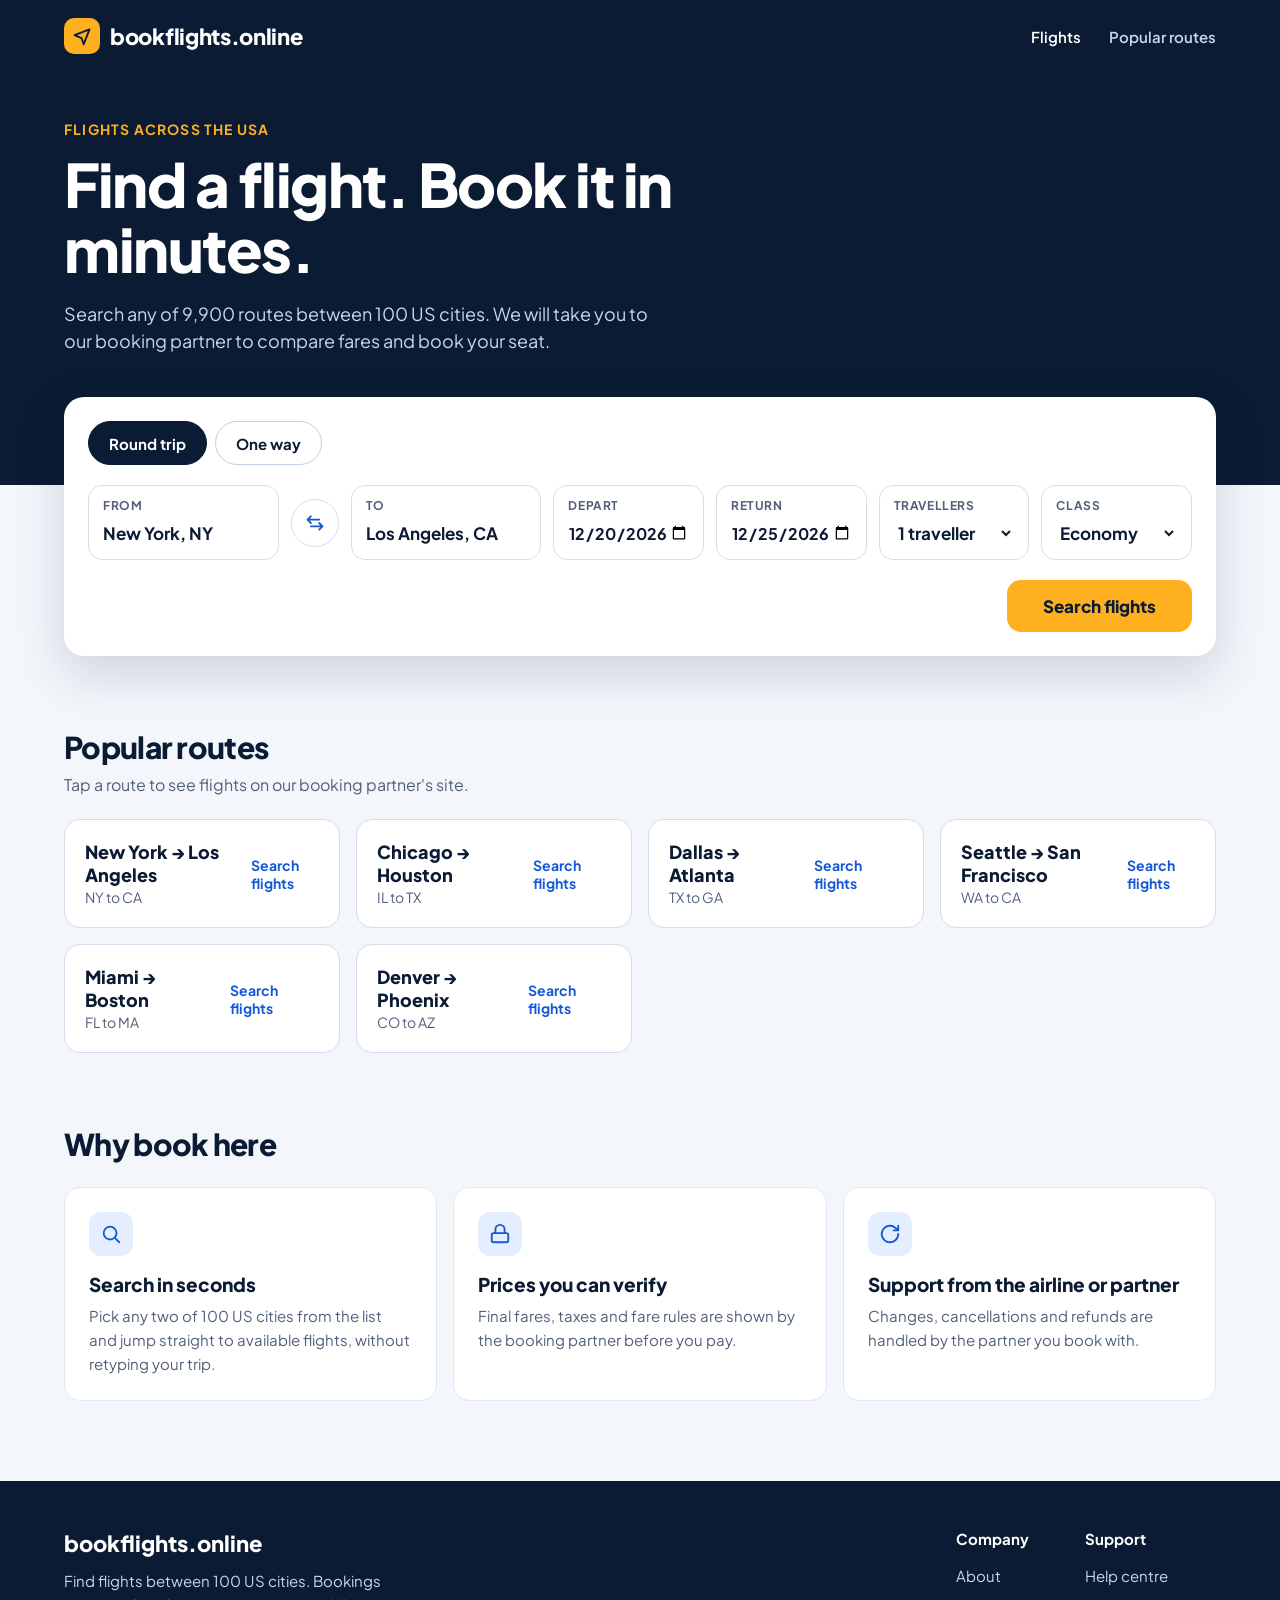
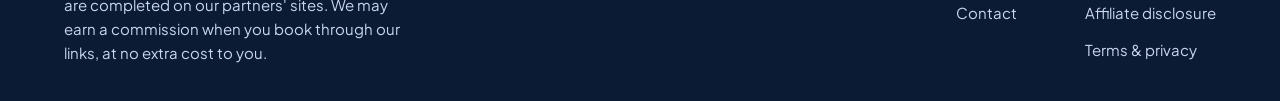
==== index.html @ cc1567c0 "Add files via upload" ====
<!doctype html>
<html lang="en">
<head>
<meta charset="utf-8">
<meta name="viewport" content="width=device-width, initial-scale=1">
<title>bookflights.online | Search flights across the USA</title>
<meta name="description" content="Search flights between 100 US cities and continue on our booking partner's site.">
<link rel="preconnect" href="https://fonts.googleapis.com">
<link rel="stylesheet" href="https://fonts.googleapis.com/css2?family=Plus+Jakarta+Sans:wght@400;500;600;700;800&display=swap">
<style>
*{box-sizing:border-box}
body{margin:0;font-family:'Plus Jakarta Sans',system-ui,sans-serif;color:#0B1B33;background:#F3F6FB}
a{color:#1458D6}
button{font-family:inherit;cursor:pointer}
.wrap{max-width:1200px;margin:0 auto;padding:0 24px}
header{background:#0B1B33}
.bar{min-height:72px;display:flex;flex-wrap:wrap;align-items:center;justify-content:space-between;gap:12px 24px}
.logo{display:flex;align-items:center;gap:10px;color:#fff;text-decoration:none;font-weight:800;font-size:22px;letter-spacing:-.3px}
.logo i{width:36px;height:36px;border-radius:10px;background:#FFB020;color:#0B1B33;display:flex;align-items:center;justify-content:center}
nav{display:flex;flex-wrap:wrap;gap:8px 28px}
nav a{color:#C9D6EE;text-decoration:none;font-weight:600;font-size:15px;padding:12px 0}
nav a:first-child{color:#fff}
.hero{background:#0B1B33;padding:48px 0 130px}
.eyebrow{margin:0 0 14px;color:#FFB020;font-weight:700;font-size:14px;letter-spacing:1.2px;text-transform:uppercase}
h1{margin:0;color:#fff;font-size:clamp(34px,5vw,60px);line-height:1.08;font-weight:800;letter-spacing:-1.5px;max-width:760px}
.sub{margin:18px 0 0;color:#C9D6EE;font-size:18px;line-height:1.55;max-width:600px}
.search{margin:-88px auto 0;position:relative}
.card{background:#fff;border-radius:20px;padding:24px;box-shadow:0 18px 50px rgba(11,27,51,.16);display:flex;flex-direction:column;gap:20px}
.chips,.fields,.actions{display:flex;flex-wrap:wrap;gap:12px}
.chips{gap:8px}
.chip{min-height:44px;padding:0 20px;border-radius:999px;font-weight:700;font-size:15px;background:#fff;color:#0B1B33;border:1.5px solid #C3CFE2}
.chip[aria-pressed="true"]{background:#0B1B33;color:#fff;border-color:#0B1B33}
.field{display:flex;flex-direction:column;gap:6px;flex:1 1 190px;min-width:0;padding:12px 14px;border:1.5px solid #D5DDEA;border-radius:14px;background:#fff}
.field.sm{flex-basis:150px}
.field:focus-within{border-color:#1458D6;box-shadow:0 0 0 3px rgba(20,88,214,.18)}
.field[hidden]{display:none}
.lbl{font-size:12px;font-weight:700;color:#51607A;letter-spacing:.6px;text-transform:uppercase}
.inp{border:0;background:transparent;font:700 17px 'Plus Jakarta Sans',system-ui,sans-serif;color:#0B1B33;outline:none;min-height:28px;padding:0;width:100%;min-width:0}
.swap{flex:0 0 48px;align-self:center;width:48px;height:48px;border-radius:50%;border:1.5px solid #D5DDEA;background:#fff;color:#1458D6;display:flex;align-items:center;justify-content:center}
.alert{background:#FFF3D6;border:1.5px solid #FFB020;border-radius:14px;padding:16px 20px;font-weight:600;font-size:16px}
.alert[hidden]{display:none}
.actions{justify-content:flex-end}
.cta{min-height:52px;padding:0 36px;border-radius:14px;background:#FFB020;color:#0B1B33;font-weight:800;font-size:17px;display:inline-flex;align-items:center;text-decoration:none}
section.block{margin-top:72px}
h2{margin:0 0 8px;font-size:30px;font-weight:800;letter-spacing:-.7px}
.lead{margin:0 0 24px;color:#51607A;font-size:16px}
.grid{display:grid;grid-template-columns:repeat(auto-fit,minmax(260px,1fr));gap:16px}
.route{background:#fff;border:1.5px solid #D5DDEA;border-radius:16px;padding:20px;min-height:96px;display:flex;align-items:center;justify-content:space-between;gap:12px;color:#0B1B33;text-decoration:none}
.route b{display:block;font-weight:800;font-size:18px}
.route span{color:#51607A;font-size:14px}
.route em{font-style:normal;color:#1458D6;font-weight:700;font-size:14px}
.why{background:#fff;border-radius:16px;padding:24px;border:1.5px solid #E1E8F2}
.why h3{margin:0 0 8px;font-size:19px;font-weight:800}
.why p{margin:0;color:#51607A;font-size:15px;line-height:1.6}
.ico{width:44px;height:44px;border-radius:12px;background:#E5EEFF;color:#1458D6;display:flex;align-items:center;justify-content:center;margin-bottom:16px}
footer{background:#0B1B33;margin-top:80px;padding:48px 0 36px}
.foot{display:flex;flex-wrap:wrap;gap:32px 64px;justify-content:space-between}
.foot p{margin:12px 0 0;color:#C9D6EE;font-size:15px;line-height:1.6;max-width:340px}
.cols{display:flex;flex-wrap:wrap;gap:32px 56px}
.col{display:flex;flex-direction:column;gap:6px}
.col b{color:#fff;font-size:15px;margin-bottom:6px}
.col a{color:#C9D6EE;text-decoration:none;font-size:15px;padding:6px 0}
a:focus-visible,button:focus-visible{outline:3px solid #FFB020;outline-offset:2px}
</style>
</head>
<body>

<header>
<div class="wrap bar">
<a class="logo" href="#top"><i><svg width="20" height="20" viewBox="0 0 24 24" fill="none" stroke="currentColor" stroke-width="2.2" stroke-linecap="round" stroke-linejoin="round" aria-hidden="true"><path d="M3 11l18-7-7 18-2.5-7.5z"/></svg></i>bookflights.online</a>
<nav aria-label="Main"><a href="#search">Flights</a><a href="#routes">Popular routes</a></nav>
</div>
</header>

<section class="hero" id="top">
<div class="wrap">
<p class="eyebrow">Flights across the USA</p>
<h1>Find a flight. Book it in minutes.</h1>
<p class="sub">Search any of 9,900 routes between 100 US cities. We will take you to our booking partner to compare fares and book your seat.</p>
</div>
</section>

<section class="wrap search" id="search">
<div class="card">
<div class="chips" role="group" aria-label="Trip type">
<button class="chip" id="tRound" type="button" aria-pressed="true">Round trip</button>
<button class="chip" id="tOne" type="button" aria-pressed="false">One way</button>
</div>

<div class="fields">
<label class="field"><span class="lbl">From</span><input class="inp" id="from" type="text" list="cities" autocomplete="off" placeholder="Type a city" value="New York, NY"></label>
<button class="swap" id="swap" type="button" aria-label="Swap origin and destination"><svg width="20" height="20" viewBox="0 0 24 24" fill="none" stroke="currentColor" stroke-width="2.2" stroke-linecap="round" stroke-linejoin="round" aria-hidden="true"><path d="M7 4L3 8l4 4M3 8h14M17 20l4-4-4-4M21 16H7"/></svg></button>
<label class="field"><span class="lbl">To</span><input class="inp" id="to" type="text" list="cities" autocomplete="off" placeholder="Type a city" value="Los Angeles, CA"></label>
<label class="field sm"><span class="lbl">Depart</span><input class="inp" id="depart" type="date" style="font-size:16px"></label>
<label class="field sm" id="retWrap"><span class="lbl">Return</span><input class="inp" id="ret" type="date" style="font-size:16px"></label>
<label class="field sm"><span class="lbl">Travellers</span>
<select class="inp" id="pax"><option value="1">1 traveller</option><option value="2">2 travellers</option><option value="3">3 travellers</option><option value="4">4 travellers</option><option value="5">5 travellers</option><option value="6">6 travellers</option></select></label>
<label class="field sm"><span class="lbl">Class</span>
<select class="inp" id="cabin"><option>Economy</option><option>Premium Economy</option><option>Business</option></select></label>
</div>
<datalist id="cities"></datalist>

<div class="alert" id="alert" role="alert" hidden></div>
<div class="actions"><a class="cta" id="go" href="#" rel="noopener sponsored">Search flights</a></div>
</div>
</section>

<section class="wrap block" id="routes">
<h2>Popular routes</h2>
<p class="lead">Tap a route to see flights on our booking partner's site.</p>
<div class="grid" id="routeGrid"></div>
</section>

<section class="wrap block">
<h2 style="margin-bottom:24px">Why book here</h2>
<div class="grid">
<div class="why"><div class="ico"><svg width="22" height="22" viewBox="0 0 24 24" fill="none" stroke="currentColor" stroke-width="2" stroke-linecap="round" stroke-linejoin="round" aria-hidden="true"><circle cx="11" cy="11" r="7"/><path d="M21 21l-4.3-4.3"/></svg></div><h3>Search in seconds</h3><p>Pick any two of 100 US cities from the list and jump straight to available flights, without retyping your trip.</p></div>
<div class="why"><div class="ico"><svg width="22" height="22" viewBox="0 0 24 24" fill="none" stroke="currentColor" stroke-width="2" stroke-linecap="round" stroke-linejoin="round" aria-hidden="true"><rect x="3" y="11" width="18" height="10" rx="2"/><path d="M7 11V7a5 5 0 0110 0v4"/></svg></div><h3>Prices you can verify</h3><p>Final fares, taxes and fare rules are shown by the booking partner before you pay.</p></div>
<div class="why"><div class="ico"><svg width="22" height="22" viewBox="0 0 24 24" fill="none" stroke="currentColor" stroke-width="2" stroke-linecap="round" stroke-linejoin="round" aria-hidden="true"><path d="M21 12a9 9 0 11-3-6.7L21 8M21 3v5h-5"/></svg></div><h3>Support from the airline or partner</h3><p>Changes, cancellations and refunds are handled by the partner you book with.</p></div>
</div>
</section>

<footer>
<div class="wrap foot">
<div><b style="color:#fff;font-weight:800;font-size:22px">bookflights.online</b><p>Find flights between 100 US cities. Bookings are completed on our partners' sites. We may earn a commission when you book through our links, at no extra cost to you.</p></div>
<div class="cols">
<div class="col"><b>Company</b><a href="#">About</a><a href="#">Contact</a></div>
<div class="col"><b>Support</b><a href="#">Help centre</a><a href="#">Affiliate disclosure</a><a href="#">Terms &amp; privacy</a></div>
</div>
</div>
</footer>

<script>
(function () {
  // Paste your affiliate link here (must start with https://). Adjust the query names in buildUrl to match your partner's format.
  var AFFILIATE_BASE = '[AFFILIATE LINK]';
  var CITIES = ["Albuquerque, NM", "Anaheim, CA", "Arlington, TX", "Atlanta, GA", "Aurora, CO", "Austin, TX", "Bakersfield, CA", "Baltimore, MD", "Baton Rouge, LA", "Boise, ID", "Boston, MA", "Buffalo, NY", "Chandler, AZ", "Charlotte, NC", "Chesapeake, VA", "Chicago, IL", "Chula Vista, CA", "Cincinnati, OH", "Cleveland, OH", "Colorado Springs, CO", "Columbus, OH", "Corpus Christi, TX", "Dallas, TX", "Denver, CO", "Des Moines, IA", "Detroit, MI", "Durham, NC", "El Paso, TX", "Fort Wayne, IN", "Fort Worth, TX", "Fremont, CA", "Fresno, CA", "Garland, TX", "Gilbert, AZ", "Glendale, AZ", "Greensboro, NC", "Henderson, NV", "Hialeah, FL", "Honolulu, HI", "Houston, TX", "Indianapolis, IN", "Irvine, CA", "Irving, TX", "Jacksonville, FL", "Jersey City, NJ", "Kansas City, MO", "Laredo, TX", "Las Vegas, NV", "Lexington, KY", "Lincoln, NE", "Long Beach, CA", "Los Angeles, CA", "Louisville, KY", "Lubbock, TX", "Madison, WI", "Memphis, TN", "Mesa, AZ", "Miami, FL", "Milwaukee, WI", "Minneapolis, MN", "Nashville, TN", "New Orleans, LA", "New York, NY", "Newark, NJ", "Norfolk, VA", "North Las Vegas, NV", "Oakland, CA", "Oklahoma City, OK", "Omaha, NE", "Orlando, FL", "Philadelphia, PA", "Phoenix, AZ", "Pittsburgh, PA", "Portland, OR", "Raleigh, NC", "Reno, NV", "Richmond, VA", "Riverside, CA", "Sacramento, CA", "Saint Paul, MN", "San Antonio, TX", "San Diego, CA", "San Francisco, CA", "San Jose, CA", "Santa Ana, CA", "Scottsdale, AZ", "Seattle, WA", "Spokane, WA", "St. Louis, MO", "St. Petersburg, FL", "Stockton, CA", "Tacoma, WA", "Tampa, FL", "Toledo, OH", "Tucson, AZ", "Tulsa, OK", "Virginia Beach, VA", "Washington, DC", "Wichita, KS", "Winston-Salem, NC"];
  var POPULAR = [["New York, NY", "Los Angeles, CA"], ["Chicago, IL", "Houston, TX"], ["Dallas, TX", "Atlanta, GA"], ["Seattle, WA", "San Francisco, CA"], ["Miami, FL", "Boston, MA"], ["Denver, CO", "Phoenix, AZ"]];
  var set = {}; CITIES.forEach(function (c) { set[c] = true; });
  var $ = function (id) { return document.getElementById(id); };
  var trip = 'round';

  var dl = $('cities');
  CITIES.forEach(function (c) { var o = document.createElement('option'); o.value = c; dl.appendChild(o); });

  function iso(d) { return d.toISOString().slice(0, 10); }
  var t = new Date(); var d1 = new Date(t.getTime() + 14 * 864e5); var d2 = new Date(t.getTime() + 19 * 864e5);
  $('depart').min = iso(t); $('ret').min = iso(t);
  $('depart').value = iso(d1); $('ret').value = iso(d2);

  function name(c) { return c.split(',')[0]; }
  function st(c) { return (c.split(',')[1] || '').trim(); }

  function buildUrl(from, to) {
    if (AFFILIATE_BASE.indexOf('https://') !== 0) return '#';
    var q = new URLSearchParams({ origin: from, destination: to, depart_date: $('depart').value, adults: $('pax').value, cabin: $('cabin').value });
    if (trip === 'round') q.set('return_date', $('ret').value);
    return AFFILIATE_BASE + (AFFILIATE_BASE.indexOf('?') >= 0 ? '&' : '?') + q.toString();
  }
  function setLink(a, url) {
    a.href = url;
    if (url === '#') { a.removeAttribute('target'); } else { a.target = '_blank'; }
  }

  var grid = $('routeGrid');
  POPULAR.forEach(function (p) {
    var a = document.createElement('a');
    a.className = 'route'; a.rel = 'noopener sponsored';
    a.innerHTML = '<div><b></b><span></span></div><em>Search flights</em>';
    a.querySelector('b').textContent = name(p[0]) + ' → ' + name(p[1]);
    a.querySelector('span').textContent = st(p[0]) + ' to ' + st(p[1]);
    a._p = p; grid.appendChild(a);
  });

  function update() {
    var from = $('from').value.trim(), to = $('to').value.trim(), msg = '';
    if (!set[from]) msg = 'Please choose a departure city from the list.';
    else if (!set[to]) msg = 'Please choose a destination city from the list.';
    else if (from === to) msg = 'Origin and destination are the same. Please choose two different cities.';
    $('alert').hidden = !msg; $('alert').textContent = msg;
    setLink($('go'), msg ? '#' : buildUrl(from, to));
    Array.prototype.forEach.call(grid.children, function (a) { setLink(a, buildUrl(a._p[0], a._p[1])); });
  }

  function setTrip(v) {
    trip = v;
    $('tRound').setAttribute('aria-pressed', v === 'round');
    $('tOne').setAttribute('aria-pressed', v === 'one');
    $('retWrap').hidden = v !== 'round';
    update();
  }
  $('tRound').onclick = function () { setTrip('round'); };
  $('tOne').onclick = function () { setTrip('one'); };
  $('swap').onclick = function () { var a = $('from').value; $('from').value = $('to').value; $('to').value = a; update(); };
  ['from', 'to'].forEach(function (id) {
    $(id).addEventListener('focus', function () { this.select(); });
  });
  ['from', 'to', 'depart', 'ret', 'pax', 'cabin'].forEach(function (id) {
    $(id).addEventListener('input', update); $(id).addEventListener('change', update);
  });
  $('go').addEventListener('click', function (e) { if (this.getAttribute('href') === '#') e.preventDefault(); });
  update();
})();
</script>
</body>
</html>
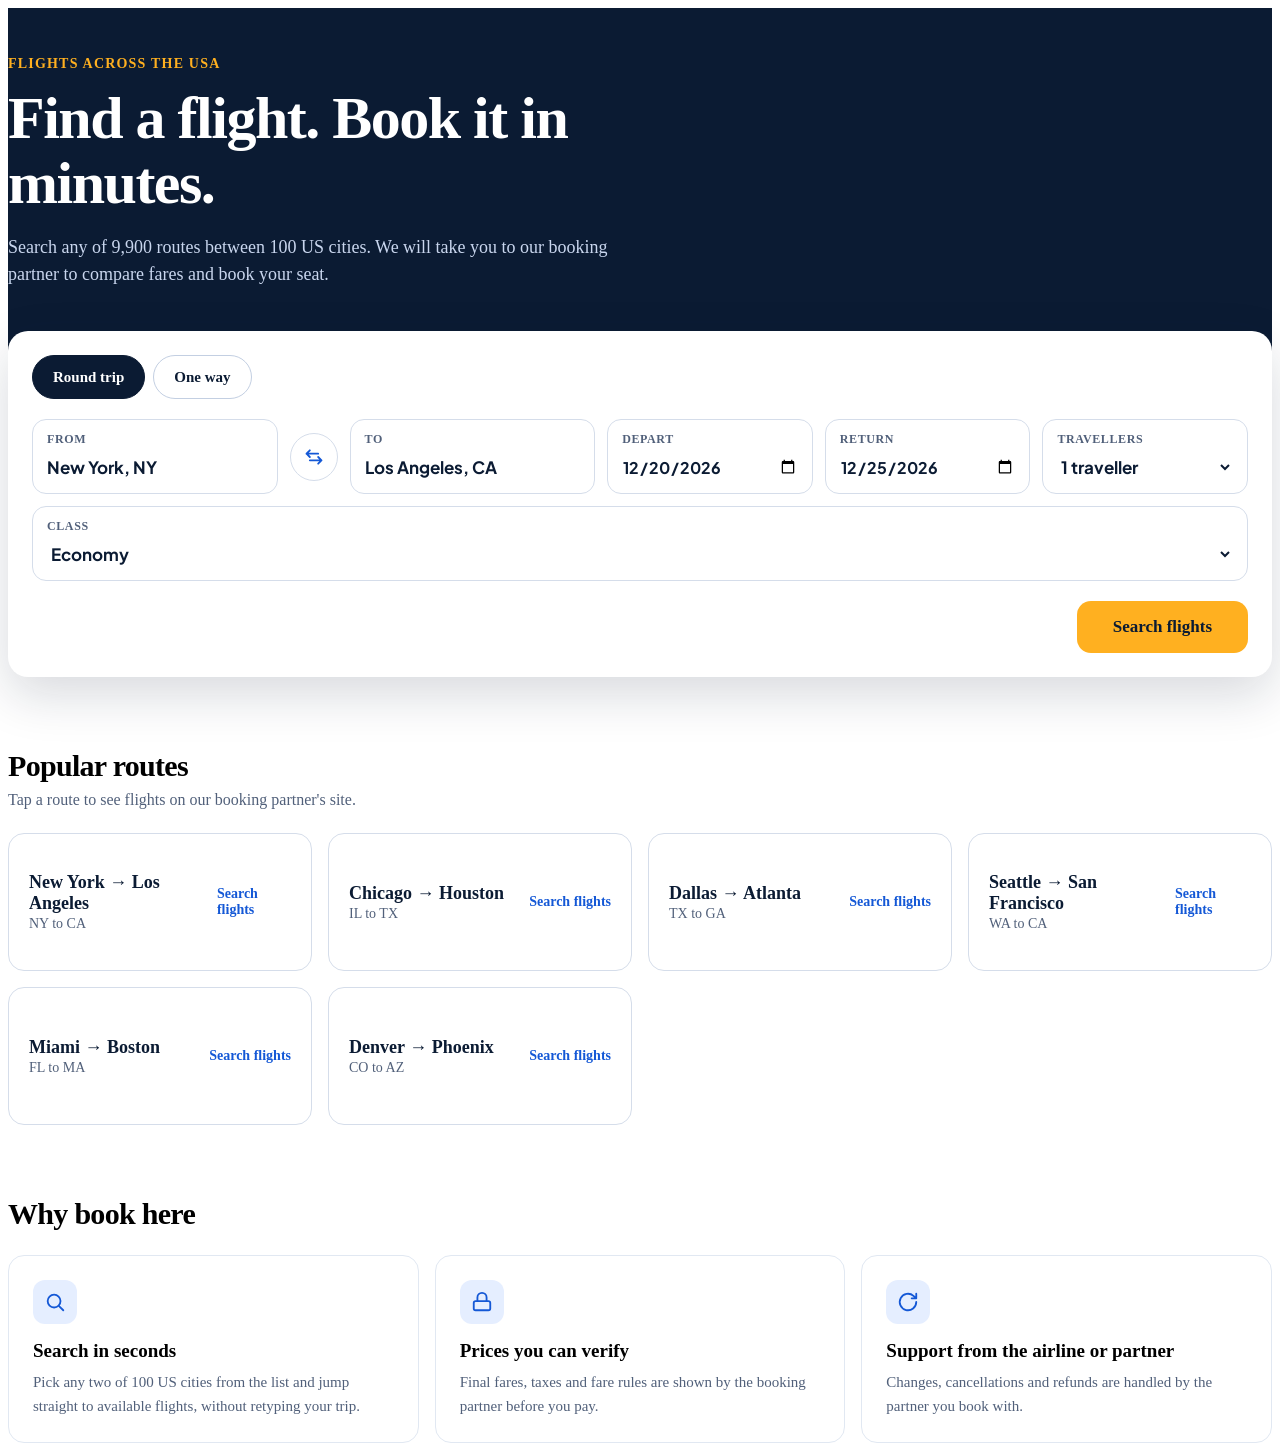
==== commit 063bc56e: "Add files via upload" ====
--- a/index.html
+++ b/index.html
@@ -7,19 +7,10 @@
 <meta name="description" content="Search flights between 100 US cities and continue on our booking partner's site.">
 <link rel="preconnect" href="https://fonts.googleapis.com">
 <link rel="stylesheet" href="https://fonts.googleapis.com/css2?family=Plus+Jakarta+Sans:wght@400;500;600;700;800&display=swap">
+<link rel="stylesheet" href="assets/site.css">
+<script src="assets/layout.js" defer></script>
 <style>
-*{box-sizing:border-box}
-body{margin:0;font-family:'Plus Jakarta Sans',system-ui,sans-serif;color:#0B1B33;background:#F3F6FB}
-a{color:#1458D6}
 button{font-family:inherit;cursor:pointer}
-.wrap{max-width:1200px;margin:0 auto;padding:0 24px}
-header{background:#0B1B33}
-.bar{min-height:72px;display:flex;flex-wrap:wrap;align-items:center;justify-content:space-between;gap:12px 24px}
-.logo{display:flex;align-items:center;gap:10px;color:#fff;text-decoration:none;font-weight:800;font-size:22px;letter-spacing:-.3px}
-.logo i{width:36px;height:36px;border-radius:10px;background:#FFB020;color:#0B1B33;display:flex;align-items:center;justify-content:center}
-nav{display:flex;flex-wrap:wrap;gap:8px 28px}
-nav a{color:#C9D6EE;text-decoration:none;font-weight:600;font-size:15px;padding:12px 0}
-nav a:first-child{color:#fff}
 .hero{background:#0B1B33;padding:48px 0 130px}
 .eyebrow{margin:0 0 14px;color:#FFB020;font-weight:700;font-size:14px;letter-spacing:1.2px;text-transform:uppercase}
 h1{margin:0;color:#fff;font-size:clamp(34px,5vw,60px);line-height:1.08;font-weight:800;letter-spacing:-1.5px;max-width:760px}
@@ -53,24 +44,9 @@
 .why h3{margin:0 0 8px;font-size:19px;font-weight:800}
 .why p{margin:0;color:#51607A;font-size:15px;line-height:1.6}
 .ico{width:44px;height:44px;border-radius:12px;background:#E5EEFF;color:#1458D6;display:flex;align-items:center;justify-content:center;margin-bottom:16px}
-footer{background:#0B1B33;margin-top:80px;padding:48px 0 36px}
-.foot{display:flex;flex-wrap:wrap;gap:32px 64px;justify-content:space-between}
-.foot p{margin:12px 0 0;color:#C9D6EE;font-size:15px;line-height:1.6;max-width:340px}
-.cols{display:flex;flex-wrap:wrap;gap:32px 56px}
-.col{display:flex;flex-direction:column;gap:6px}
-.col b{color:#fff;font-size:15px;margin-bottom:6px}
-.col a{color:#C9D6EE;text-decoration:none;font-size:15px;padding:6px 0}
-a:focus-visible,button:focus-visible{outline:3px solid #FFB020;outline-offset:2px}
 </style>
 </head>
 <body>
-
-<header>
-<div class="wrap bar">
-<a class="logo" href="#top"><i><svg width="20" height="20" viewBox="0 0 24 24" fill="none" stroke="currentColor" stroke-width="2.2" stroke-linecap="round" stroke-linejoin="round" aria-hidden="true"><path d="M3 11l18-7-7 18-2.5-7.5z"/></svg></i>bookflights.online</a>
-<nav aria-label="Main"><a href="#search">Flights</a><a href="#routes">Popular routes</a></nav>
-</div>
-</header>
 
 <section class="hero" id="top">
 <div class="wrap">
@@ -120,15 +96,6 @@
 </div>
 </section>
 
-<footer>
-<div class="wrap foot">
-<div><b style="color:#fff;font-weight:800;font-size:22px">bookflights.online</b><p>Find flights between 100 US cities. Bookings are completed on our partners' sites. We may earn a commission when you book through our links, at no extra cost to you.</p></div>
-<div class="cols">
-<div class="col"><b>Company</b><a href="#">About</a><a href="#">Contact</a></div>
-<div class="col"><b>Support</b><a href="#">Help centre</a><a href="#">Affiliate disclosure</a><a href="#">Terms &amp; privacy</a></div>
-</div>
-</div>
-</footer>
 
 <script>
 (function () {
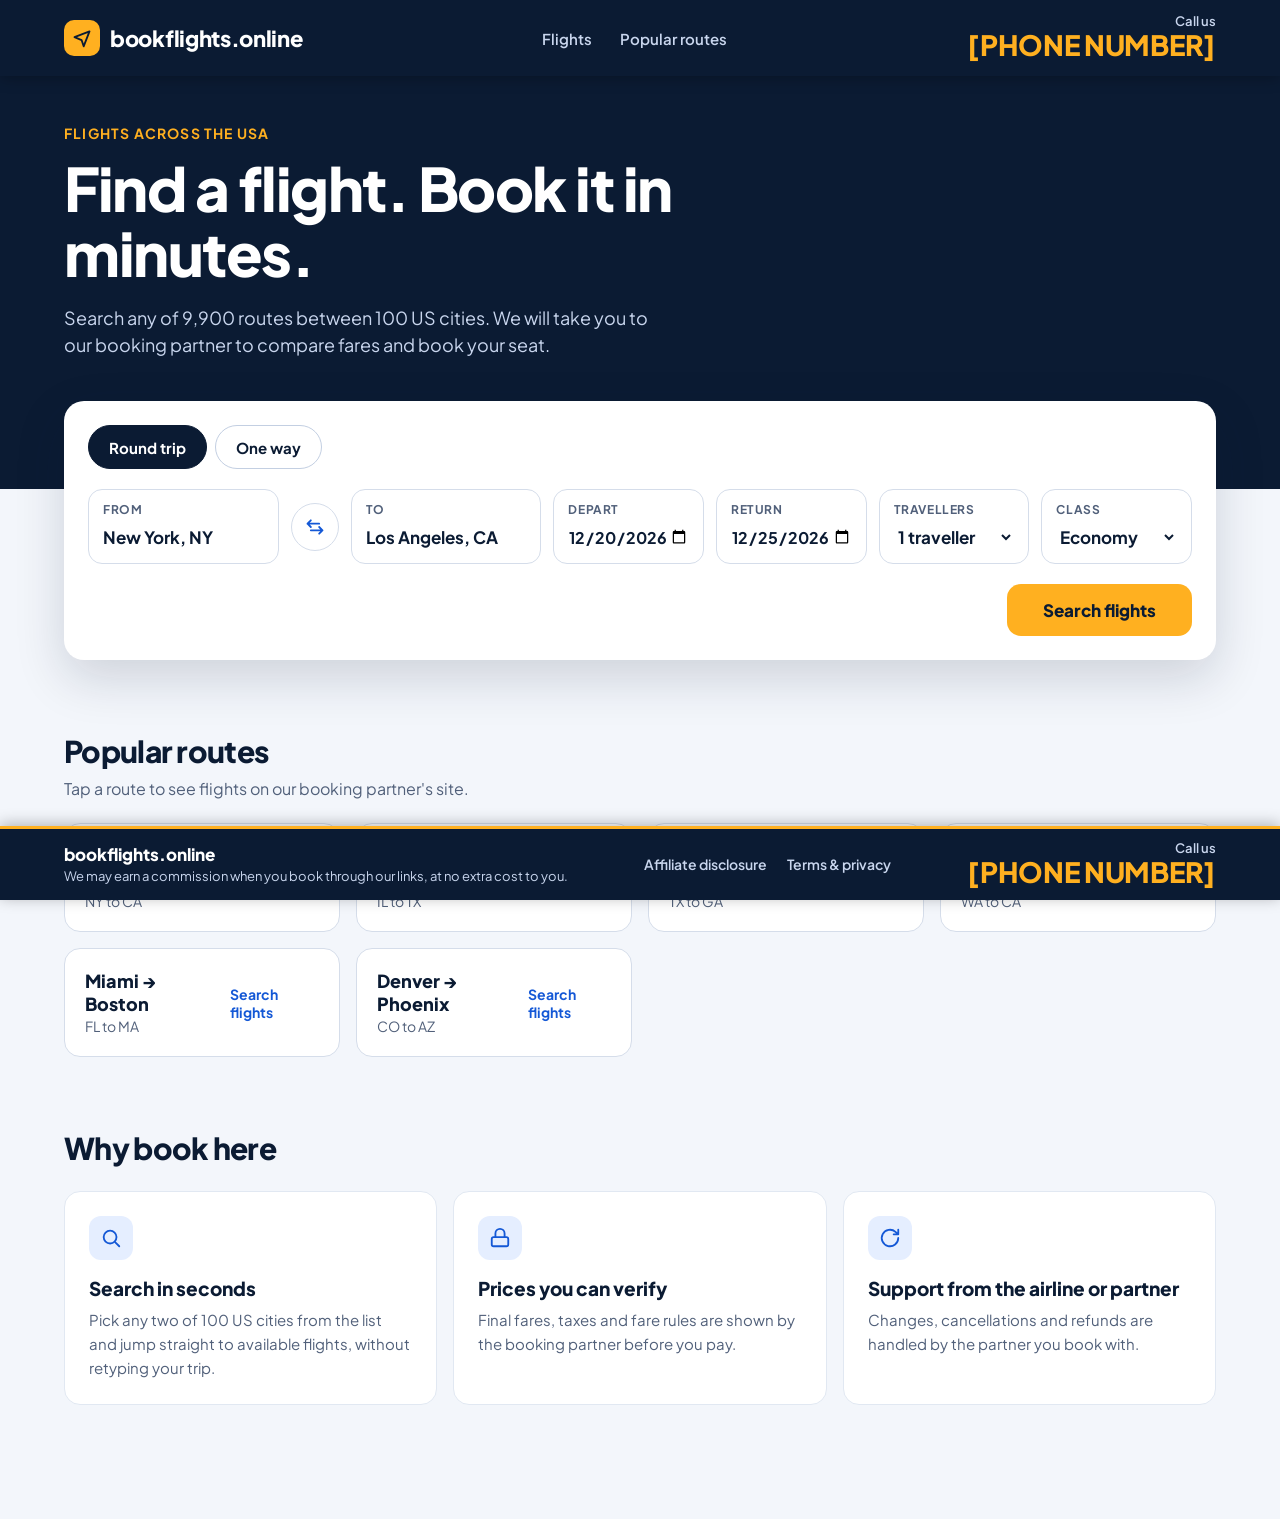
==== commit 0682a6db: "Add files via upload" ====
--- a/index.html
+++ b/index.html
@@ -7,8 +7,8 @@
 <meta name="description" content="Search flights between 100 US cities and continue on our booking partner's site.">
 <link rel="preconnect" href="https://fonts.googleapis.com">
 <link rel="stylesheet" href="https://fonts.googleapis.com/css2?family=Plus+Jakarta+Sans:wght@400;500;600;700;800&display=swap">
-<link rel="stylesheet" href="assets/site.css">
-<script src="assets/layout.js" defer></script>
+<link rel="stylesheet" href="site.css">
+<script src="layout.js" defer></script>
 <style>
 button{font-family:inherit;cursor:pointer}
 .hero{background:#0B1B33;padding:48px 0 130px}
--- a/site.css
+++ b/site.css
@@ -0,0 +1,43 @@
+/* Shared styles for every page: fixed header + fixed footer */
+:root{--hh:88px;--fh:80px;--navy:#0B1B33;--amber:#FFB020;--ink:#0B1B33;--muted:#51607A}
+*{box-sizing:border-box}
+html{scroll-padding-top:calc(var(--hh) + 16px)}
+body{margin:0;padding-top:var(--hh);padding-bottom:calc(var(--fh) + 40px);font-family:'Plus Jakarta Sans',system-ui,sans-serif;color:var(--ink);background:#F3F6FB}
+a{color:#1458D6}
+.wrap{max-width:1200px;margin:0 auto;padding:0 24px}
+
+/* Header (fixed at the top) */
+.site-header{position:fixed;top:0;left:0;right:0;z-index:1000;background:var(--navy);box-shadow:0 2px 14px rgba(0,0,0,.28)}
+.site-header .bar{min-height:76px;display:flex;flex-wrap:wrap;align-items:center;justify-content:space-between;gap:8px 24px}
+.logo{display:flex;align-items:center;gap:10px;color:#fff;text-decoration:none;font-weight:800;font-size:22px;letter-spacing:-.3px}
+.logo i{width:36px;height:36px;border-radius:10px;background:var(--amber);color:var(--navy);display:flex;align-items:center;justify-content:center;flex:none}
+.site-nav{display:flex;flex-wrap:wrap;align-items:center;gap:8px 28px}
+.site-nav a{color:#C9D6EE;text-decoration:none;font-weight:600;font-size:15px;padding:12px 0}
+.site-nav a:hover,.site-nav a[aria-current="page"]{color:#fff}
+.phone{display:flex;flex-direction:column;align-items:flex-end;text-decoration:none;line-height:1.15;padding:6px 0}
+.phone small{color:#C9D6EE;font-size:13px;font-weight:600}
+.phone strong{color:var(--amber);font-size:28px;font-weight:800;letter-spacing:-.3px}
+.phone:hover strong{color:#fff}
+
+/* Footer (fixed at the bottom) */
+.site-footer{position:fixed;bottom:0;left:0;right:0;z-index:1000;background:var(--navy);border-top:3px solid var(--amber);box-shadow:0 -2px 14px rgba(0,0,0,.28)}
+.site-footer .bar{min-height:68px;display:flex;flex-wrap:wrap;align-items:center;justify-content:space-between;gap:8px 24px;padding-top:6px;padding-bottom:6px}
+.site-footer .brand{color:#fff;font-weight:800;font-size:17px}
+.site-footer p{margin:2px 0 0;color:#C9D6EE;font-size:13px;line-height:1.4;max-width:560px}
+.site-footer .links{display:flex;flex-wrap:wrap;gap:4px 20px}
+.site-footer .links a{color:#C9D6EE;text-decoration:none;font-size:14px;font-weight:600;padding:8px 0}
+.site-footer .links a:hover{color:#fff}
+
+a:focus-visible,button:focus-visible{outline:3px solid var(--amber);outline-offset:2px}
+
+@media (max-width:820px){
+  .site-nav{display:none}
+  .site-footer p{display:none}
+}
+@media (max-width:520px){
+  .logo{font-size:18px}
+  .logo i{width:30px;height:30px}
+  .phone strong{font-size:22px}
+  .site-footer .brand{display:none}
+  .site-footer .bar{justify-content:space-between}
+}
